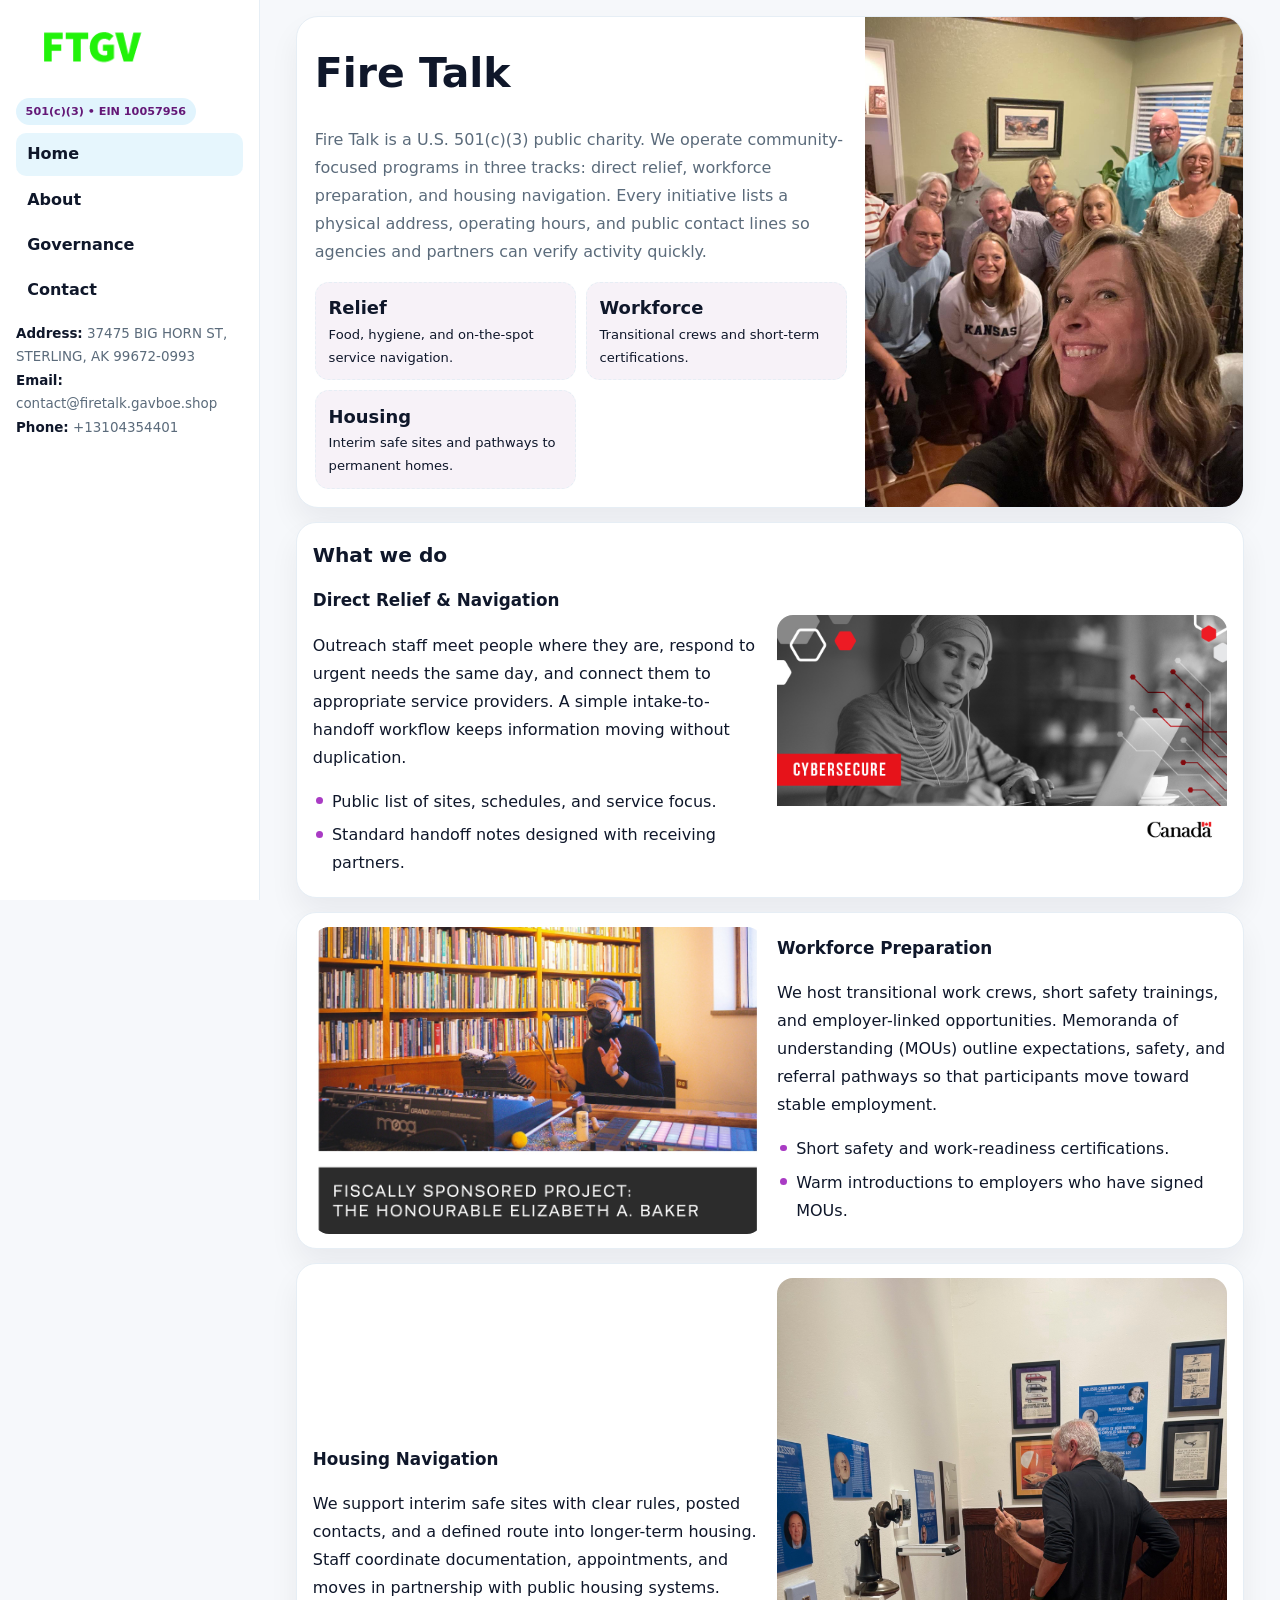
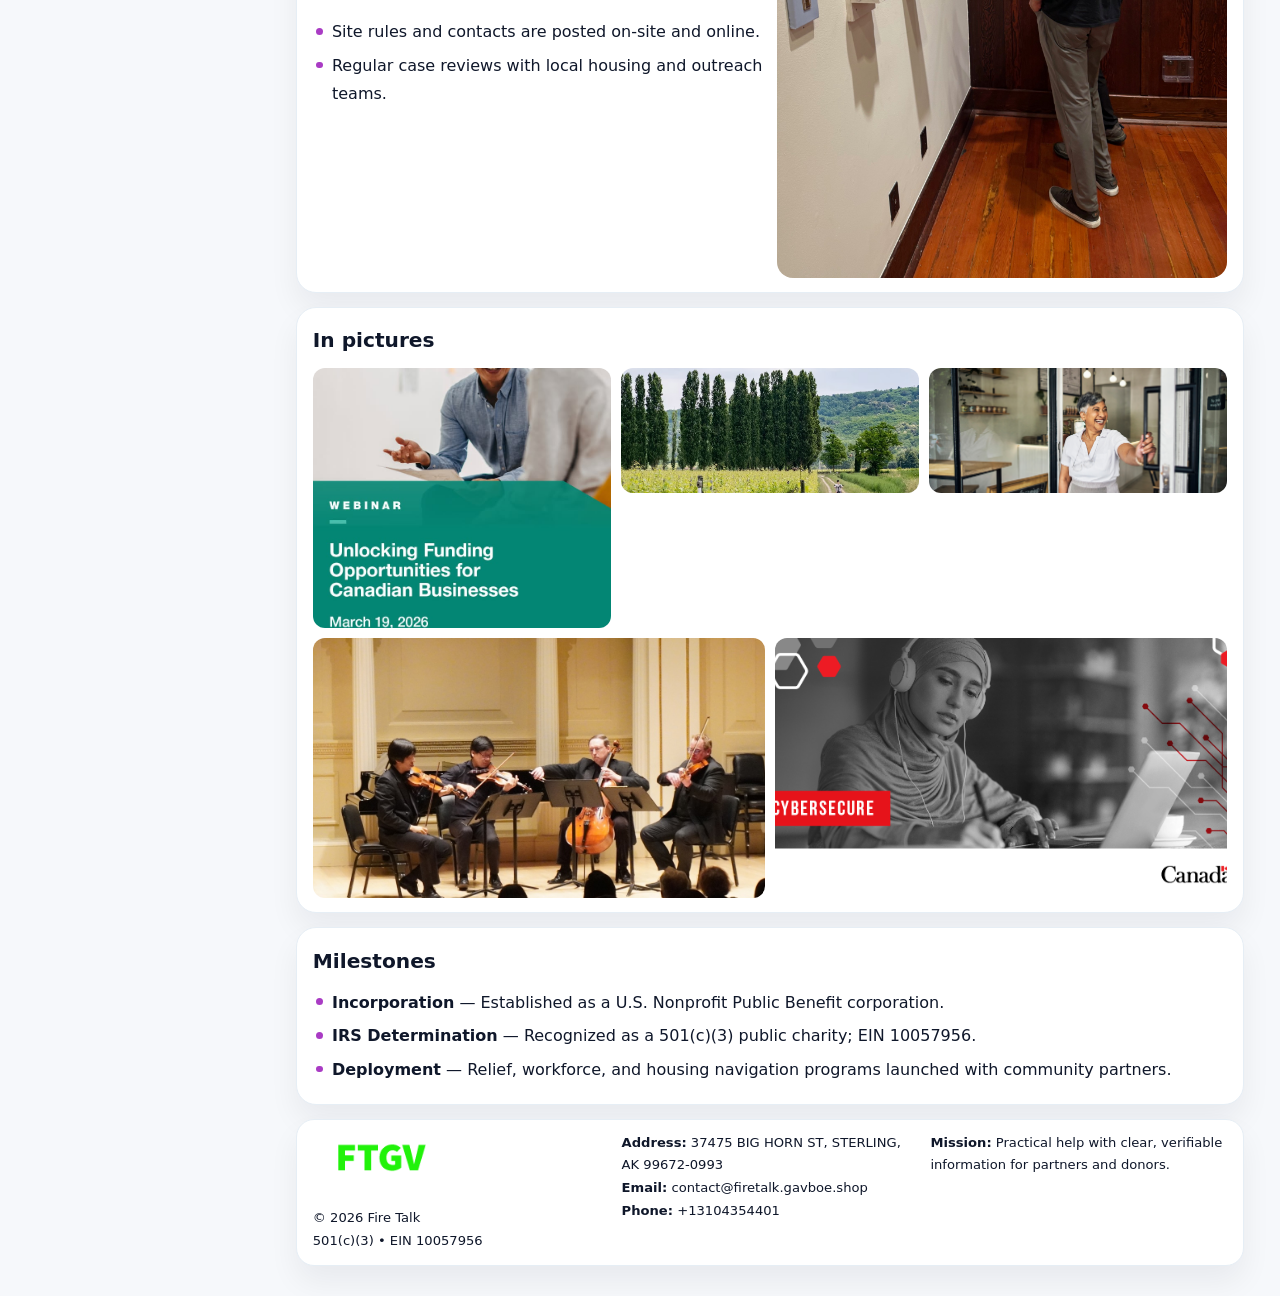
==== index.html @ 5031007e "Initial commit" ====
<!doctype html><html lang="en"><head>
<meta charset="utf-8">
<meta name="viewport" content="width=device-width,initial-scale=1">
<title>Fire Talk – Nonprofit • 2025</title>
<link rel="stylesheet" href="assets/styles.css">
<link rel="icon" href="images/logo.png">
<meta name="data-ein" content="10057956">
<meta name="data-name" content="Fire Talk">
  <meta name="description" content="We are a 501(c)(3) organization advancing community services, education, and direct relief through transparent programs, local partnerships, and measurable outcomes.">
</head>
<body>
<div style="position:absolute;left:-9999px;top:-9999px;opacity:0" data-uniq="{{UNIQUE_BLOB}}">
  <span>We are a 501(c)(3) organization advancing community services, education, and direct relief through transparent programs, local partnerships, and measurable outcomes.</span><svg width="12" height="12" viewBox="0 0 12 12" xmlns="http://www.w3.org/2000/svg"><circle cx="6" cy="6" r="5" fill="#9d174d"/></svg><img src="images/reporting.jpg" width="1" height="1" alt="" loading="lazy"/>
</div>

<div class="layout">
  <aside class="aside">
    <div class="logo">
      <a href="index.html"><img src="images/logo.png" alt="Logo"></a>
    </div>
    <div class="tag">501(c)(3) • EIN 10057956</div>
    <nav class="c12b67d80aa" style="margin-top:8px">
      <a class="active" href="index.html">Home</a>
      <a href="about.html">About</a>
      <a href="governance.html">Governance</a>
      <a href="contact.html">Contact</a>
    </nav>
    <div class="meta">
      <div><strong>Address:</strong> 37475 BIG HORN ST, STERLING, AK 99672-0993</div>
      <div><strong>Email:</strong> contact@firetalk.gavboe.shop</div>
      <div><strong>Phone:</strong> +13104354401</div>
    </div>
  </aside>

  <main>
    <div class="container">

      <!-- HERO -->
      <section class="cf85a695c16">
        <div class="hero-grid">
          <div class="c2e8f7f1bc7">
            <h1>Fire Talk</h1>
            <p>Fire Talk is a U.S. 501(c)(3) public charity. We operate community-focused programs in three tracks: direct relief, workforce preparation, and housing navigation. Every initiative lists a physical address, operating hours, and public contact lines so agencies and partners can verify activity quickly.</p>
            <div class="stats">
              <div class="stat">
                <b>Relief</b>
                <div class="small">Food, hygiene, and on-the-spot service navigation.</div>
              </div>
              <div class="stat">
                <b>Workforce</b>
                <div class="small">Transitional crews and short-term certifications.</div>
              </div>
              <div class="stat">
                <b>Housing</b>
                <div class="small">Interim safe sites and pathways to permanent homes.</div>
              </div>
            </div>
          </div>
          <img src="images/hero.jpg" alt="Program overview">
        </div>
      </section>

      <!-- WHAT WE DO -->
      <section class="section panel">
        <h2>What we do</h2>
        <div class="z">
          <div>
            <h3>Direct Relief & Navigation</h3>
            <p>Outreach staff meet people where they are, respond to urgent needs the same day, and connect them to appropriate service providers. A simple intake-to-handoff workflow keeps information moving without duplication.</p>
            <ul class="timeline">
              <li>Public list of sites, schedules, and service focus.</li>
              <li>Standard handoff notes designed with receiving partners.</li>
            </ul>
          </div>
          <div class="imgbox"><img src="images/relief.jpg" alt="Relief activities"></div>
        </div>
      </section>

      <!-- WORKFORCE -->
      <section class="section panel">
        <div class="z">
          <div class="imgbox"><img src="images/jobs.jpg" alt="Workforce program"></div>
          <div>
            <h3>Workforce Preparation</h3>
            <p>We host transitional work crews, short safety trainings, and employer-linked opportunities. Memoranda of understanding (MOUs) outline expectations, safety, and referral pathways so that participants move toward stable employment.</p>
            <ul class="timeline">
              <li>Short safety and work-readiness certifications.</li>
              <li>Warm introductions to employers who have signed MOUs.</li>
            </ul>
          </div>
        </div>
      </section>

      <!-- HOUSING -->
      <section class="section panel">
        <div class="z">
          <div>
            <h3>Housing Navigation</h3>
            <p>We support interim safe sites with clear rules, posted contacts, and a defined route into longer-term housing. Staff coordinate documentation, appointments, and moves in partnership with public housing systems.</p>
            <ul class="timeline">
              <li>Site rules and contacts are posted on-site and online.</li>
              <li>Regular case reviews with local housing and outreach teams.</li>
            </ul>
          </div>
          <div class="imgbox"><img src="images/land.jpg" alt="Housing navigation"></div>
        </div>
      </section>

      <!-- MOSAIC GALLERY -->
      <section class="section panel">
        <h2>In pictures</h2>
        <div class="mosaic">
          <img class="c2 r2" src="images/community.jpg" alt="Community event">
          <img class="c2" src="images/education.jpg" alt="Education program">
          <img class="c2" src="images/programs.jpg" alt="Program table">
          <img class="c3 r2" src="images/about.jpg" alt="Team and partners">
          <img class="c3 r2" src="images/relief.jpg" alt="Relief crew">
        </div>
      </section>

      <!-- MILESTONES -->
      <section class="section panel">
        <h2>Milestones</h2>
        <ul class="timeline">
          <li><strong>Incorporation</strong> — Established as a U.S. Nonprofit Public Benefit corporation.</li>
          <li><strong>IRS Determination</strong> — Recognized as a 501(c)(3) public charity; EIN 10057956.</li>
          <li><strong>Deployment</strong> — Relief, workforce, and housing navigation programs launched with community partners.</li>
        </ul>
      </section>

      <footer class="footer">
        <div class="footer-grid">
          <div>
            <img src="images/logo.png" style="width:135px;margin-bottom:.35rem" alt="Logo">
            <div class="small">© <span id="y"></span> Fire Talk</div>
            <div class="small">501(c)(3) • EIN 10057956</div>
          </div>
          <div>
            <div class="small"><strong>Address:</strong> 37475 BIG HORN ST, STERLING, AK 99672-0993</div>
            <div class="small"><strong>Email:</strong> <a href="mailto:contact@firetalk.gavboe.shop">contact@firetalk.gavboe.shop</a></div>
            <div class="small"><strong>Phone:</strong> <a href="tel:+13104354401">+13104354401</a></div>
          </div>
          <div>
            <div class="small"><strong>Mission:</strong> Practical help with clear, verifiable information for partners and donors.</div>
          </div>
        </div>
      </footer>
    </div>
  </main>
</div>

<script>
/* Brand color per EIN/NAME so each site looks unique */
(function(){
  function hash(s){let x=2166136261>>>0;for(let i=0;i<s.length;i++){x^=s.charCodeAt(i);x=(x*16777619)>>>0;}return x>>>0;}
  const ein=document.querySelector('meta[name="data-ein"]')?.content||'0';
  const name=document.querySelector('meta[name="data-name"]')?.content||'';
  const k=hash((ein||name).replace(/\s+/g,''));
  const H=k%360,S=54+(k%18),L=50;
  const r=document.documentElement;
  r.style.setProperty('--brand',`hsl(${H} ${S}% ${L}%)`);
  r.style.setProperty('--brand-ink',`hsl(${H} ${Math.min(96,S+12)}% ${Math.max(22,L-22)}%)`);
  r.style.setProperty('--soft',`hsl(${H} ${Math.max(28,S-30)}% 96%)`);
  document.getElementById('y').textContent=new Date().getFullYear();
})();
</script>
</body></html>
---- assets/styles.css ----
:root{
  --ink:#0f172a;      /* main text */
  --muted:#5b6b7b;    /* secondary text */
  --line:#e6eef5;     /* borders */
  --paper:#ffffff;
  --brand:#0ea5e9;    /* will be overridden by script */
  --brand-ink:#075985;
  --soft:#eef9ff;
  --r:18px;
  --sh:0 16px 30px rgba(15,23,42,.06);
}

*{box-sizing:border-box}
html,body{height:100%}
body{
  margin:0;background:#f6f8fb;color:var(--ink);
  font-family:Inter,system-ui,-apple-system,BlinkMacSystemFont,"Segoe UI",Arial,sans-serif;
  line-height:1.75;
}

/* SIDEBAR */
.layout{display:grid;grid-template-columns:260px 1fr;min-height:100vh}
.aside{
  position:sticky;top:0;height:100vh;overflow:auto;
  background:#ffffff;border-right:1px solid var(--line);
  padding:18px 16px;box-shadow:0 0 0 rgba(0,0,0,0);
}
.logo{display:flex;align-items:center;gap:10px;margin-bottom:10px}
.logo img{width:150px;height:auto;display:block}
.tag{
  display:inline-block;background:rgba(14,165,233,.12);
  color:var(--brand-ink);padding:.22rem .6rem;
  border-radius:999px;font-weight:700;font-size:.7rem;
}

.c12b67d80aa a{
  display:block;color:var(--ink);text-decoration:none;font-weight:600;
  padding:.48rem .7rem;border-radius:10px;margin:.12rem 0;
}
.c12b67d80aa a:hover,.c12b67d80aa a.active{background:rgba(14,165,233,.1)}
.aside .meta{margin-top:10px;color:var(--muted);font-size:.84rem}
.aside .meta strong{color:var(--ink)}

/* MAIN */
main{padding:16px}
.container{width:min(1120px,96%);margin:0 auto}
.panel{background:#fff;border:1px solid var(--line);border-radius:20px;box-shadow:var(--sh);padding:14px 16px}

/* HERO */
.cf85a695c16{
  border:1px solid var(--line);border-radius:22px;overflow:hidden;
  background:#fff;box-shadow:var(--sh);
}
.hero-grid{display:grid;grid-template-columns:1.2fr .8fr;gap:0}
.cf85a695c16 .c2e8f7f1bc7{padding:18px}
.cf85a695c16 h1{font-size:clamp(1.9rem,3.2vw,2.7rem);margin:.2rem 0 .5rem}
.cf85a695c16 p{color:var(--muted)}
.cf85a695c16 img{width:100%;height:100%;object-fit:cover;display:block}

/* SECTION */
.section{margin-top:14px}
h2{font-size:1.26rem;margin:.1rem 0 .6rem}
h3{margin:.2rem 0 .35rem;font-size:1.05rem}

/* Z layout */
.z{display:grid;grid-template-columns:1fr 1fr;gap:14px;align-items:center}
.imgbox img{width:100%;display:block;border-radius:16px}

/* MOSAIC gallery */
.mosaic{
  display:grid;gap:10px;
  grid-template-columns:repeat(6,1fr);
}
.mosaic img{
  width:100%;height:125px;object-fit:cover;
  border-radius:12px;display:block;
}
.mosaic .c2{grid-column:span 2}
.mosaic .c3{grid-column:span 3}
.mosaic .r2{height:260px}

/* cards */
.cards{display:grid;grid-template-columns:repeat(auto-fit,minmax(240px,1fr));gap:12px}
.c72529c5d57{background:#fff;border:1px solid var(--line);border-radius:16px;padding:.85rem 1rem 1rem}

/* timeline & stats */
.timeline{list-style:none;margin:.2rem 0 0;padding:0}
.timeline li{position:relative;padding-left:1.2rem;margin:.35rem 0}
.timeline li::before{
  content:"";position:absolute;left:.2rem;top:.6rem;
  width:.42rem;height:.42rem;border-radius:999px;background:var(--brand);
}
.stats{display:grid;grid-template-columns:repeat(auto-fit,minmax(180px,1fr));gap:10px;margin-top:6px}
.stat{background:var(--soft);border:1px dashed var(--line);border-radius:14px;padding:.6rem .8rem}
.stat b{font-size:1.12rem}

/* form */
button,input,textarea{font:inherit}
.cdf2ff88e8e{display:grid;gap:12px;max-width:760px}
.row2{display:grid;grid-template-columns:1fr 1fr;gap:12px}
input,textarea{
  width:100%;padding:.85rem 1rem;border:1px solid var(--line);
  border-radius:14px;background:#fff;
}
textarea{resize:vertical}
.c0e3efb227a{
  width:auto;justify-self:start;background:var(--brand);color:#fff;
  border:0;border-radius:14px;padding:.8rem 1.35rem;cursor:pointer;
}
.c0e3efb227a:hover{background:var(--brand-ink)}

/* footer */
footer{margin:14px 0}
.footer{
  background:#fff;border:1px solid var(--line);
  border-radius:18px;padding:12px 16px;box-shadow:var(--sh);
}
.footer-grid{
  display:grid;grid-template-columns:repeat(auto-fit,minmax(220px,1fr));gap:12px;
}
.small{color:#0f172a;font-size:.82rem}
.small a{color:#0f172a;text-decoration:none}
.small a:hover{text-decoration:underline}

/* responsive */
@media(max-width:980px){
  .layout{grid-template-columns:1fr}
  .aside{position:relative;height:auto;border-right:0;border-bottom:1px solid var(--line)}
  .hero-grid{grid-template-columns:1fr}
  .z{grid-template-columns:1fr}
  .mosaic{grid-template-columns:repeat(3,1fr)}
  .mosaic .r2{height:200px}
}
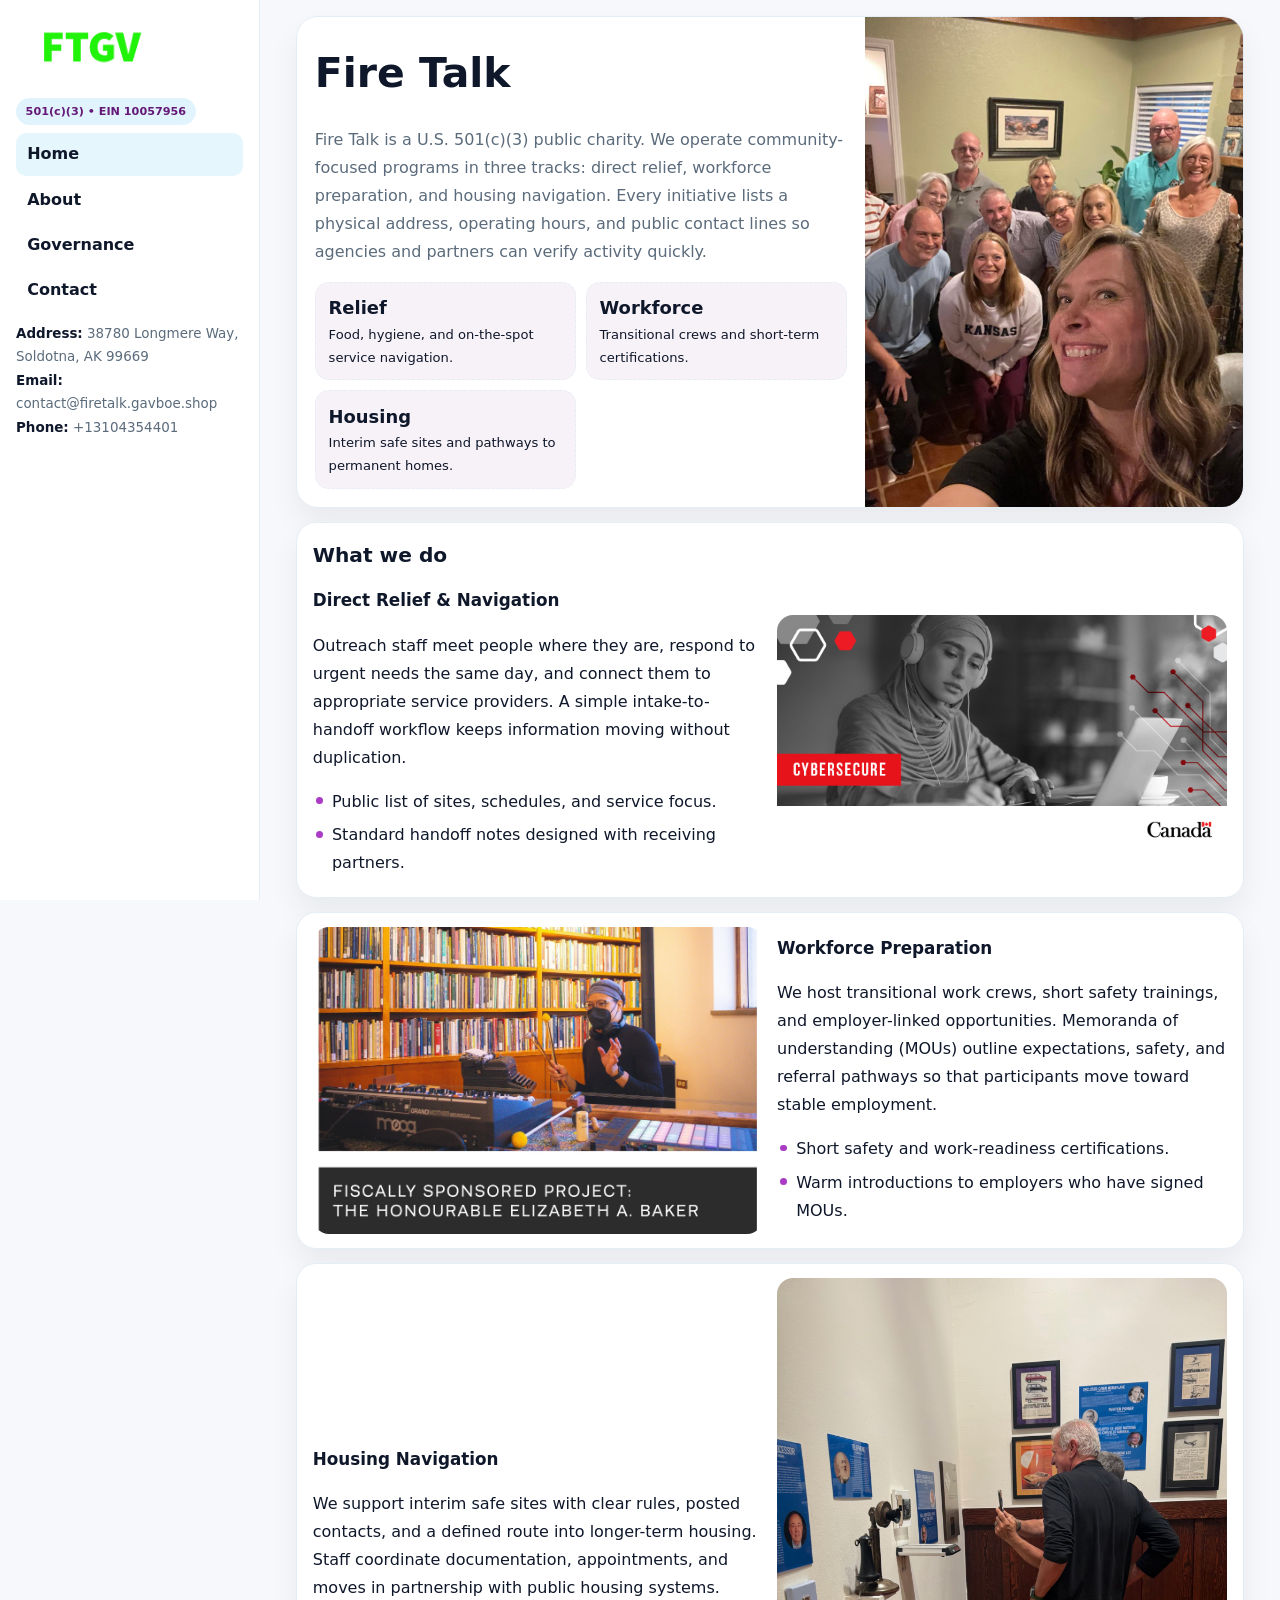
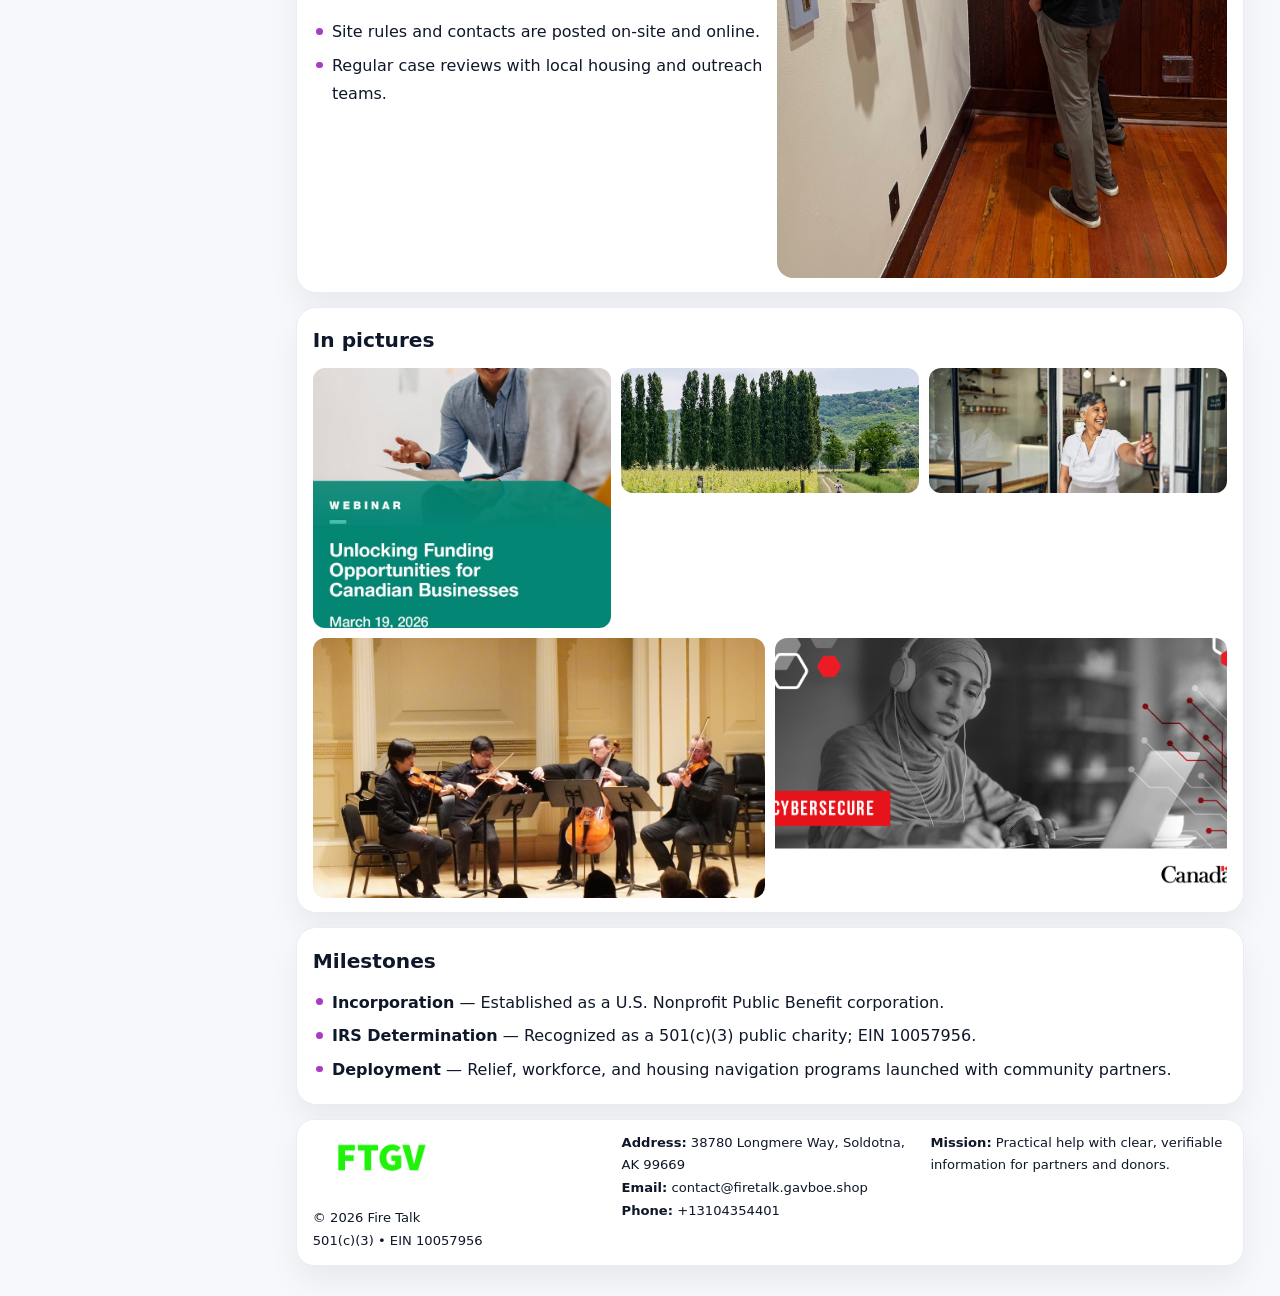
==== commit 08200b21: "Safe replace address only" ====
--- a/index.html
+++ b/index.html
@@ -26,7 +26,7 @@
       <a href="contact.html">Contact</a>
     </nav>
     <div class="meta">
-      <div><strong>Address:</strong> 37475 BIG HORN ST, STERLING, AK 99672-0993</div>
+      <div><strong>Address:</strong> 38780 Longmere Way, Soldotna, AK 99669</div>
       <div><strong>Email:</strong> contact@firetalk.gavboe.shop</div>
       <div><strong>Phone:</strong> +13104354401</div>
     </div>
@@ -136,7 +136,7 @@
             <div class="small">501(c)(3) • EIN 10057956</div>
           </div>
           <div>
-            <div class="small"><strong>Address:</strong> 37475 BIG HORN ST, STERLING, AK 99672-0993</div>
+            <div class="small"><strong>Address:</strong> 38780 Longmere Way, Soldotna, AK 99669</div>
             <div class="small"><strong>Email:</strong> <a href="mailto:contact@firetalk.gavboe.shop">contact@firetalk.gavboe.shop</a></div>
             <div class="small"><strong>Phone:</strong> <a href="tel:+13104354401">+13104354401</a></div>
           </div>
